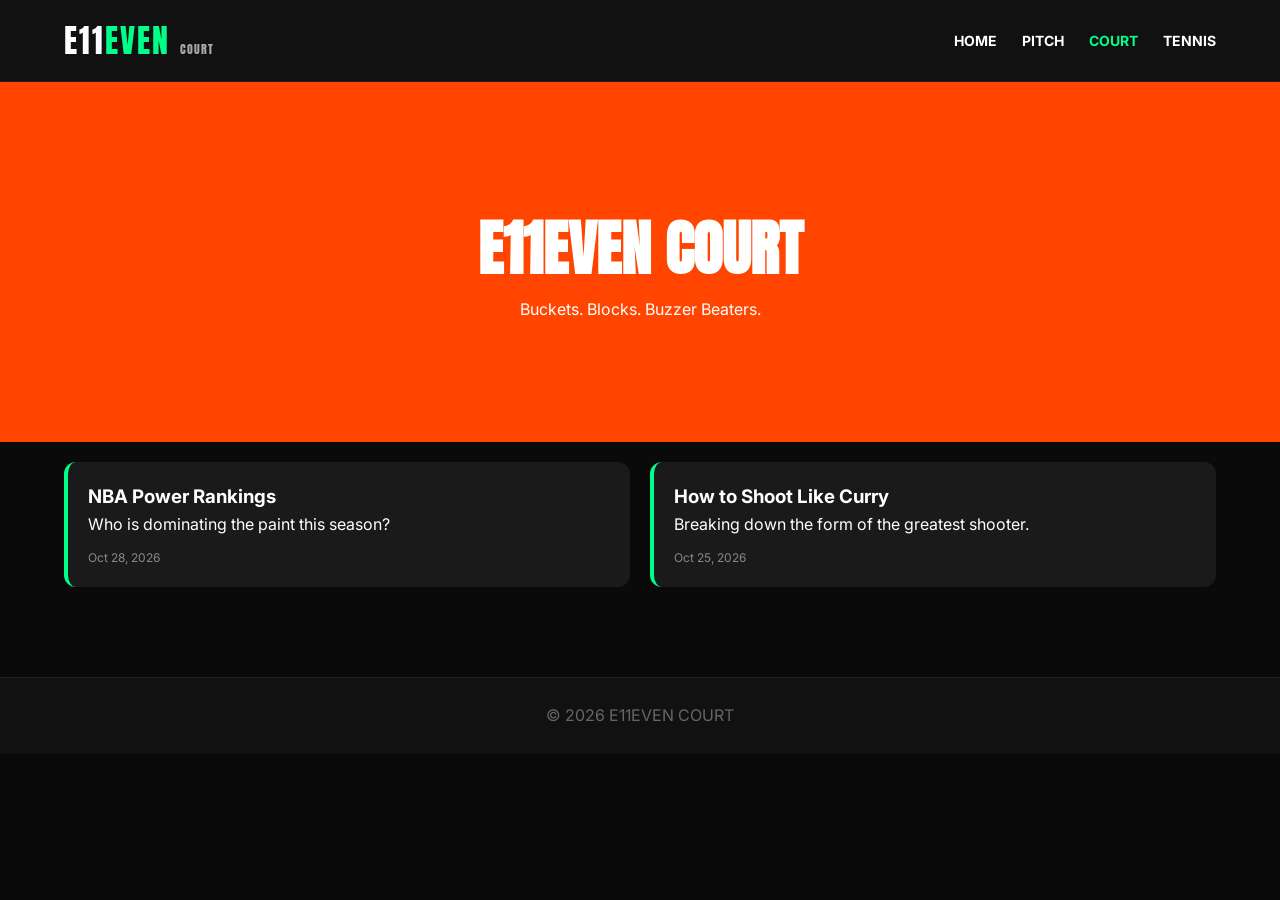
==== court.html @ 5005201e "E11EVEN initial website with news and bordered images" ====
<!DOCTYPE html>
<html lang="en">
<head>
    <meta charset="UTF-8">
    <meta name="viewport" content="width=device-width, initial-scale=1.0">
    <title>E11EVEN COURT - Basketball</title>
    <link rel="stylesheet" href="even.css">
</head>
<body>
    <nav class="navbar">
        <div class="logo">E11<span>EVEN</span> <small>COURT</small></div>
        <ul class="nav-links" id="navLinks">
            <li><a href="index.html">HOME</a></li>
            <li><a href="pitch.html">PITCH</a></li>
            <li><a href="court.html" class="active">COURT</a></li>
            <li><a href="tennis.html">TENNIS</a></li>
        </ul>
        <div class="hamburger" id="hamburger">☰</div>
    </nav>
    <div class="page-header basketball-bg"><h1>E11EVEN COURT</h1><p>Buckets. Blocks. Buzzer Beaters.</p></div>
    <section class="blog-grid">
        <article class="post"><h3>NBA Power Rankings</h3><p>Who is dominating the paint this season?</p><span>Oct 28, 2026</span></article>
        <article class="post"><h3>How to Shoot Like Curry</h3><p>Breaking down the form of the greatest shooter.</p><span>Oct 25, 2026</span></article>
    </section>
    <footer><p>&copy; 2026 E11EVEN COURT</p></footer>
    <script src="script.js"></script>
</body>
</html>
---- even.css ----
@import url('https://fonts.googleapis.com/css2?family=Anton&family=Inter:wght@400;700&display=swap');
* { margin:0; padding:0; box-sizing:border-box; }
body { font-family:'Inter', sans-serif; background:#0a0a0a; color:#fff; line-height:1.6; }

.navbar { display:flex; justify-content:space-between; align-items:center; padding:15px 5%; background:#111; position:sticky; top:0; z-index:100; border-bottom:1px solid #222; }
.logo { font-family:'Anton'; font-size:32px; letter-spacing:2px; } 
.logo span { color:#00ff88; } 
.logo small{ font-size:12px; color:#aaa; letter-spacing:1px;}
.nav-links { display:flex; list-style:none; gap:25px; }
.nav-links a { color:#fff; text-decoration:none; font-weight:700; font-size:14px; transition:0.2s; }
.nav-links a.active, .nav-links a:hover { color:#00ff88; }
.hamburger { display:none; font-size:26px; cursor:pointer; }

.hero { height:85vh; display:flex; flex-direction:column; justify-content:center; align-items:center; text-align:center; background: linear-gradient(rgba(0,0,0,0.7), rgba(0,0,0,0.7)), url('https://images.unsplash.com/photo-1574629810360-214f3774381b'); background-size:cover; background-position:center; }
.hero h1 { font-family:'Anton'; font-size:70px; }
.hero p { margin:10px 0 20px; color:#ccc; font-size:18px; }
.btn { padding:12px 25px; margin:10px; text-decoration:none; font-weight:700; border-radius:30px; display:inline-block; transition:0.3s; }
.btn-football { background:#00ff88; color:#000; } 
.btn-football:hover { transform:scale(1.05); }
.btn-basketball { border:2px solid #ff4500; color:#fff; }
.btn-basketball:hover { background:#ff4500; }

.categories { display:grid; grid-template-columns:repeat(3,1fr); gap:20px; padding:50px 5%; }
.card { height:250px; padding:20px; border-radius:15px; display:flex; flex-direction:column; justify-content:flex-end; cursor:pointer; transition:0.3s; }
.card:hover { transform:translateY(-10px); }
.card.football { background:#00ff88; color:#000; } 
.card.basketball { background:#ff4500; } 
.card.tennis { background:#fff; color:#000; }

.section-title { padding:0 5%; margin-top:20px; font-family:'Anton'; font-size:30px; border-left:5px solid #00ff88; margin-left:5%; }
.blog-grid { display:grid; grid-template-columns:repeat(auto-fit, minmax(300px,1fr)); gap:20px; padding:20px 5% 50px; }
.post { background:#1a1a1a; padding:20px; border-radius:12px; border-left:4px solid #00ff88; }
.post span { font-size:12px; color:#888; margin-top:10px; display:block; }

/* NEWS SECTION */
.news-section { padding:20px 0; }
.article-content { max-width:850px; margin:30px auto; padding:35px; background:#151515; border-radius:15px; border:1px solid #222; }
.article-content .lead { font-size:19px; font-weight:700; color:#eee; margin-bottom:20px; }
.article-content h2 { font-family:'Anton'; margin:30px 0 15px; font-size:26px; color:#00ff88; }
.article-content p { color:#bbb; margin-bottom:15px; font-size:15.5px; line-height:1.8; }
blockquote { border-left:4px solid #00ff88; padding:15px 20px; background:#1a1a1a; margin:20px 0; font-style:italic; color:#fff; border-radius:0 10px 10px 0; }
.other-news { display:grid; gap:15px; margin:20px 0; }
.other-card { background:#1e1e1e; padding:18px; border-radius:10px; border:1px solid #2a2a2a; }
.other-card h3 { font-size:16px; margin-bottom:5px; color:#fff; }
.other-card p { font-size:14px; margin:0; color:#aaa; }
.btn-read { display:inline-block; margin-top:30px; background:#00ff88; color:#000; padding:12px 25px; border-radius:30px; text-decoration:none; font-weight:700; }

/* --- ALWAYS BORDER FOR ARTICLE PICS - YOUR REQUEST --- */
.article-content img,
.main-img,
.news-img {
    width: 100%;
    height: auto;
    max-height: 450px;
    object-fit: cover;
    border: 3px solid #00ff88;
    border-radius: 12px;
    padding: 4px;
    background: #000;
    margin: 20px 0 10px 0;
    display: block;
    box-shadow: 0 0 25px rgba(0, 255, 136, 0.2);
}
.article-content figure { margin: 25px 0; }
.article-content figcaption { font-size: 12px; color: #888; text-align: center; margin-top: 8px; font-style: italic; letter-spacing: 0.5px; }

.page-header { height:40vh; display:flex; flex-direction:column; justify-content:center; align-items:center; }
.football-bg { background:#00ff88; color:#000; } .basketball-bg { background:#ff4500; } .tennis-bg { background:#fff; color:#000; }
.page-header h1 { font-family:'Anton'; font-size:60px; }

footer { text-align:center; padding:25px; background:#111; color:#666; border-top:1px solid #222; margin-top:40px; }

@media(max-width:768px){
  .nav-links { position:absolute; top:60px; left:0; width:100%; background:#111; flex-direction:column; padding:20px; display:none; }
  .nav-links.show { display:flex; }
  .hamburger { display:block; }
  .hero h1 { font-size:40px; } 
  .categories { grid-template-columns:1fr; }
  .article-content { margin:15px; padding:20px; }
}
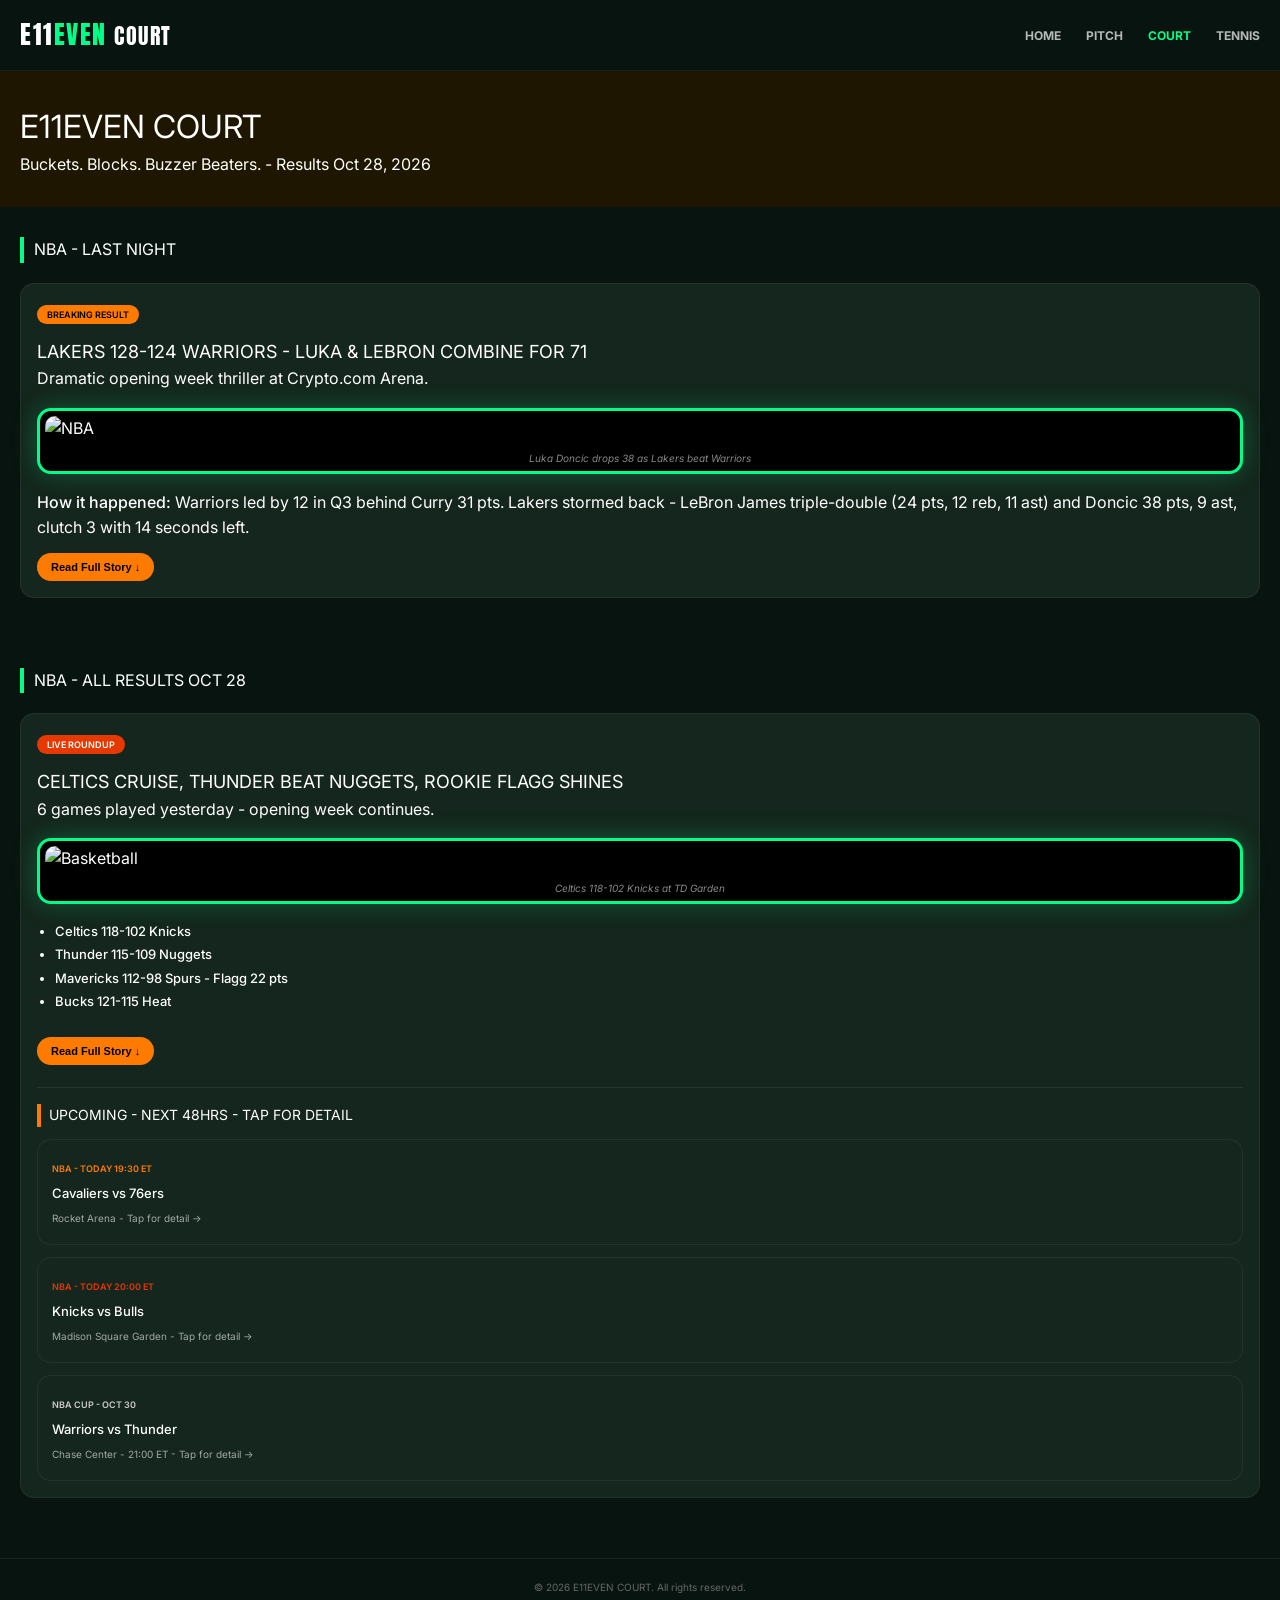
==== commit f5bfee41: "done" ====
--- a/court.html
+++ b/court.html
@@ -5,8 +5,24 @@
     <meta name="viewport" content="width=device-width, initial-scale=1.0">
     <title>E11EVEN COURT - Basketball</title>
     <link rel="stylesheet" href="even.css">
+    <style>
+        /* HIDDEN FULL STORY - shows when you click Read Full Story */
+        .full-story { display:none; margin-top:16px; border-top:1px solid rgba(255,255,255,0.08); padding-top:16px; animation: fadeIn 0.3s; }
+        .full-story.show { display:block; }
+        /* GREEN BUTTON */
+        .btn-read { background:#ff7b00; color:#000; padding:8px 14px; border-radius:20px; font-weight:600; font-size:11px; border:none; cursor:pointer; margin-top:12px; display:inline-block; }
+        /* HIDDEN MATCH DETAIL */
+        .match-detail { display:none; background:#1a1200; border:1px solid rgba(255,123,0,0.4); border-radius:12px; padding:14px; margin-top:-2px; animation: fadeIn 0.3s; }
+        .match-detail.show { display:block; }
+        /* LIGHT TEXT - font-weight 400 normal */
+        .match-detail h4, .full-story h4 { font-weight:400 !important; font-size:15px !important; font-family:Inter,sans-serif !important; letter-spacing:0.3px !important; }
+        .match-detail p, .full-story p, .article-content p { font-weight:400 !important; }
+        .section-title, .page-header h1 { font-weight:400 !important; }
+        @keyframes fadeIn { from { opacity:0; } to { opacity:1; } }
+    </style>
 </head>
 <body>
+    <!-- TOP NAV -->
     <nav class="navbar">
         <div class="logo">E11<span>EVEN</span> <small>COURT</small></div>
         <ul class="nav-links" id="navLinks">
@@ -17,12 +33,145 @@
         </ul>
         <div class="hamburger" id="hamburger">☰</div>
     </nav>
-    <div class="page-header basketball-bg"><h1>E11EVEN COURT</h1><p>Buckets. Blocks. Buzzer Beaters.</p></div>
-    <section class="blog-grid">
-        <article class="post"><h3>NBA Power Rankings</h3><p>Who is dominating the paint this season?</p><span>Oct 28, 2026</span></article>
-        <article class="post"><h3>How to Shoot Like Curry</h3><p>Breaking down the form of the greatest shooter.</p><span>Oct 25, 2026</span></article>
+
+    <!-- HEADER -->
+    <div class="page-header basketball-bg" style="padding:30px 20px; background:#1f1600;">
+        <h1 style="font-family:Inter,sans-serif; font-weight:400;">E11EVEN COURT</h1>
+        <p>Buckets. Blocks. Buzzer Beaters. - Results Oct 28, 2026</p>
+    </div>
+
+    <!-- STORY 1 - NBA BIG RESULT -->
+    <section class="news-section">
+        <h2 class="section-title" style="font-family:Inter,sans-serif; font-weight:400;">NBA - LAST NIGHT</h2>
+        <div class="article-content">
+            <span style="background:#ff7b00; color:#000; padding:4px 10px; border-radius:12px; font-size:9px; font-weight:600;">BREAKING RESULT</span>
+            <h2 style="margin-top:12px; font-family:Inter,sans-serif; font-weight:400; font-size:18px;">LAKERS 128-124 WARRIORS - LUKA & LEBRON COMBINE FOR 71</h2>
+            <p class="lead" style="font-weight:400;">Dramatic opening week thriller at Crypto.com Arena.</p>
+            <figure>
+                <img src="https://images.unsplash.com/photo-1546519638-68e109498ffc?q=80&w=900" alt="NBA" class="news-img">
+                <figcaption>Luka Doncic drops 38 as Lakers beat Warriors</figcaption>
+            </figure>
+            <p style="font-weight:400;"><strong style="font-weight:500;">How it happened:</strong> Warriors led by 12 in Q3 behind Curry 31 pts. Lakers stormed back - LeBron James triple-double (24 pts, 12 reb, 11 ast) and Doncic 38 pts, 9 ast, clutch 3 with 14 seconds left.</p>
+            <button class="btn-read" onclick="toggleStory('story1', this)">Read Full Story ↓</button>
+            <div id="story1" class="full-story">
+                <h4 style="border-left:3px solid #ff7b00; padding-left:10px; color:#ff7b00;">Lakers vs Warriors - Full Detail</h4>
+                <p>Steph Curry was on fire - 7 threes in first half, Warriors up 68-59 at half. Steve Kerr's small ball caused problems.</p>
+                <p style="margin-top:10px;">But JJ Redick adjusted - put Anthony Davis on Draymond Green, allowed AD to roam. AD had 18 pts, 15 reb, 5 blocks. Key block on Kuminga with 1:02 left.</p>
+                <p style="margin-top:10px;"><strong style="font-weight:500;">Final minute:</strong> Curry tied it 124-124 with deep 3. Luka answered with step-back 3 over Wiggins for lead. Austin Reaves sealed with 2 FTs. Lakers now 3-0 to start season.</p>
+            </div>
+        </div>
     </section>
-    <footer><p>&copy; 2026 E11EVEN COURT</p></footer>
-    <script src="script.js"></script>
+
+    <!-- STORY 2 - NBA ROUNDUP -->
+    <section class="news-section">
+        <h2 class="section-title" style="font-family:Inter,sans-serif; font-weight:400;">NBA - ALL RESULTS OCT 28</h2>
+        <div class="article-content">
+            <span style="background:#e63900; color:#fff; padding:4px 10px; border-radius:12px; font-size:9px; font-weight:600;">LIVE ROUNDUP</span>
+            <h2 style="margin-top:12px; font-family:Inter,sans-serif; font-weight:400; font-size:18px;">CELTICS CRUISE, THUNDER BEAT NUGGETS, ROOKIE FLAGG SHINES</h2>
+            <p class="lead" style="font-weight:400;">6 games played yesterday - opening week continues.</p>
+            <figure>
+                <img src="https://images.unsplash.com/photo-1519861531473-9200262188bf?q=80&w=900" alt="Basketball" class="news-img">
+                <figcaption>Celtics 118-102 Knicks at TD Garden</figcaption>
+            </figure>
+            <ul style="font-size:13px; line-height:1.8; padding-left:18px; margin:12px 0; font-weight:400;">
+                <li><strong style="font-weight:500;">Celtics 118-102 Knicks</strong></li>
+                <li><strong style="font-weight:500;">Thunder 115-109 Nuggets</strong></li>
+                <li><strong style="font-weight:500;">Mavericks 112-98 Spurs - Flagg 22 pts</strong></li>
+                <li><strong style="font-weight:500;">Bucks 121-115 Heat</strong></li>
+            </ul>
+            <button class="btn-read" onclick="toggleStory('story2', this)">Read Full Story ↓</button>
+            
+            <div id="story2" class="full-story">
+                <h4 style="border-left:3px solid #e63900; padding-left:10px; color:#e63900;">Roundup Full Detail - All Games</h4>
+
+                <div style="margin-top:16px; border-left:2px solid #007a33; padding-left:12px;">
+                    <p style="font-size:13px; font-weight:500; color:#007a33;">CELTICS 118-102 KNICKS - TD Garden</p>
+                    <p style="font-size:12px; margin-top:6px; line-height:1.7;">Jayson Tatum with 32 pts, 8 reb, Jaylen Brown 26 pts. Celtics shot 18/38 from 3. Knicks: Jalen Brunson 29 pts but 6 turnovers. Karl-Anthony Towns struggled vs Porzingis - only 12 pts, 2/9 from 3.</p>
+                    <p style="font-size:12px; margin-top:6px; line-height:1.7;"><strong style="font-weight:500;">Defense:</strong> Celtics held Knicks to 38% FG in second half. Mazzulla's switch defense locked Brunson late.</p>
+                </div>
+
+                <div style="margin-top:16px; border-left:2px solid #007dc3; padding-left:12px;">
+                    <p style="font-size:13px; font-weight:500; color:#007dc3;">THUNDER 115-109 NUGGETS - Paycom Center</p>
+                    <p style="font-size:12px; margin-top:6px; line-height:1.7;">MVP battle: SGA 35 pts, 7 ast vs Jokic 28 pts, 14 reb, 12 ast triple-double. Thunder's youth won it.</p>
+                    <p style="font-size:12px; margin-top:6px; line-height:1.7;">Chet Holmgren with 22 pts, 11 reb, 4 blocks - outplayed Jokic late. Jalen Williams clutch mid-range with 45 seconds left for 111-109 lead. Nuggets missed last 5 shots.</p>
+                </div>
+
+                <div style="margin-top:16px; border-left:2px solid #00538c; padding-left:12px;">
+                    <p style="font-size:13px; font-weight:500; color:#00538c;">MAVERICKS 112-98 SPURS - Rookie Flagg debut</p>
+                    <p style="font-size:12px; margin-top:6px; line-height:1.7;">No.1 pick Cooper Flagg shines in Dallas - 22 pts, 9 reb, 3 blocks in 31 mins. Kyrie Irving added 24 pts.</p>
+                    <p style="font-size:12px; margin-top:6px; line-height:1.7;">Spurs: Victor Wembanyama 26 pts, 12 reb, 5 blocks but 7 turnovers vs Flagg's defense. Chris Paul vs Kidd coaching battle - Kidd wins.</p>
+                    <p style="font-size:12px; margin-top:6px; line-height:1.7;"><strong style="font-weight:500;">Highlight:</strong> Flagg dunk over Wemby in Q3 went viral.</p>
+                </div>
+
+                <div style="margin-top:16px; border-left:2px solid #00471b; padding-left:12px;">
+                    <p style="font-size:13px; font-weight:500; color:#00471b;">BUCKS 121-115 HEAT - Fiserv Forum</p>
+                    <p style="font-size:12px; margin-top:6px; line-height:1.7;">Giannis 34 pts, 16 reb, 6 ast, Damian Lillard 28 pts with 6 threes. Bucks come back from 15 down in Q2.</p>
+                    <p style="font-size:12px; margin-top:6px; line-height:1.7;">Heat: Jimmy Butler 23 pts, Bam Adebayo 19 pts, 12 reb. Tyler Herro missed potential tying 3 with 18 seconds. Doc Rivers gets 2nd win of season.</p>
+                </div>
+            </div>
+
+            <!-- UPCOMING -->
+            <div style="margin-top:22px; border-top:1px solid rgba(255,255,255,0.08); padding-top:16px;">
+                <h3 style="font-family:Inter,sans-serif; font-size:14px; font-weight:400; margin-bottom:12px; border-left:4px solid #ff7b00; padding-left:8px;">UPCOMING - NEXT 48HRS - TAP FOR DETAIL</h3>
+                <div style="display:grid; gap:12px;">
+                    
+                    <div class="match-card" onclick="toggleMatch('match1')" style="cursor:pointer;">
+                        <div><span style="font-size:9px; color:#ff7b00; font-weight:600;">NBA - TODAY 19:30 ET</span>
+                            <div style="font-weight:500; font-size:13px; margin-top:4px; font-family:Inter,sans-serif;">Cavaliers vs 76ers</div><span style="font-size:10px; opacity:0.6;">Rocket Arena - Tap for detail →</span></div>
+                    </div>
+                    <div id="match1" class="match-detail">
+                        <h4 style="color:#ff7b00; border-left:3px solid #ff7b00; padding-left:10px;">Cavaliers vs 76ers - Match Detail</h4>
+                        <p style="font-size:12px; margin-top:8px; line-height:1.7;"><strong style="font-weight:500;">Tipoff:</strong> Tonight 19:30 ET - Cleveland</p>
+                        <p style="font-size:12px; margin-top:8px; line-height:1.7;"><strong style="font-weight:500;">Team News:</strong> Cavs: Donovan Mitchell, Evan Mobley, Darius Garland all fit. 76ers: Embiid game-time decision (knee), Maxey and Paul George start.</p>
+                        <p style="font-size:12px; margin-top:8px; line-height:1.7;"><strong style="font-weight:500;">Form:</strong> Cavs 2-0, best defense in East. Sixers 1-2 after Embiid missed 2 games.</p>
+                        <p style="font-size:12px; margin-top:8px; line-height:1.7;"><strong style="font-weight:500;">Prediction:</strong> Cavaliers 112-104 76ers</p>
+                    </div>
+
+                    <div class="match-card" onclick="toggleMatch('match2')" style="cursor:pointer;">
+                        <div><span style="font-size:9px; color:#e63900; font-weight:600;">NBA - TODAY 20:00 ET</span><div style="font-weight:500; font-size:13px; margin-top:4px; font-family:Inter,sans-serif;">Knicks vs Bulls</div><span style="font-size:10px; opacity:0.6;">Madison Square Garden - Tap for detail →</span></div>
+                    </div>
+                    <div id="match2" class="match-detail" style="background:#120a00; border-color:#ff4d00;">
+                        <h4 style="color:#ff9f1c; border-left:3px solid #ff4d00; padding-left:10px;">Knicks vs Bulls - Match Detail</h4>
+                        <p style="font-size:12px; margin-top:8px; line-height:1.7;"><strong style="font-weight:500;">Tipoff:</strong> 20:00 ET - MSG</p>
+                        <p style="font-size:12px; margin-top:8px; line-height:1.7;"><strong style="font-weight:500;">Team News:</strong> Knicks: Brunson, Bridges, Anunoby, KAT all start - need bounce back after Celtics loss. Bulls: Zach LaVine, DeRozan returns to MSG, Vucevic vs Towns battle.</p>
+                        <p style="font-size:12px; margin-top:8px; line-height:1.7;"><strong style="font-weight:500;">Stakes:</strong> Knicks 0-2 at home start - Thibodeau under pressure.</p>
+                        <p style="font-size:12px; margin-top:8px; line-height:1.7;"><strong style="font-weight:500;">Prediction:</strong> Knicks 115-108 Bulls</p>
+                    </div>
+
+                    <div class="match-card" onclick="toggleMatch('match3')" style="cursor:pointer;">
+                        <div><span style="font-size:9px; color:#ccc; font-weight:600;">NBA CUP - OCT 30</span><div style="font-weight:500; font-size:13px; margin-top:4px; font-family:Inter,sans-serif;">Warriors vs Thunder</div><span style="font-size:10px; opacity:0.6;">Chase Center - 21:00 ET - Tap for detail →</span></div>
+                    </div>
+                    <div id="match3" class="match-detail" style="background:#0a0a1a; border-color:#ffc800;">
+                        <h4 style="color:#ffc800; border-left:3px solid #ffc800; padding-left:10px;">WARRIORS VS THUNDER - NBA CUP DETAIL</h4>
+                        <p style="font-size:12px; margin-top:8px; line-height:1.7;"><strong style="font-weight:500;">Tipoff:</strong> Oct 30, 21:00 ET - Chase Center - Emirates NBA Cup Group Play</p>
+                        <p style="font-size:12px; margin-top:8px; line-height:1.7;"><strong style="font-weight:500;">Form:</strong> Warriors lost to Lakers last night. Thunder beat Nuggets - SGA MVP form.</p>
+                        <p style="font-size:12px; margin-top:8px; line-height:1.7;"><strong style="font-weight:500;">Team News:</strong> Warriors: Curry, Green, Kuminga expected. Thunder: SGA, Holmgren, Jalen Williams - best young core.</p>
+                        <p style="font-size:12px; margin-top:8px; line-height:1.7;"><strong style="font-weight:500;">Prize:</strong> Winner gets advantage in NBA Cup Group C - Vegas final in December.</p>
+                    </div>
+
+                </div>
+            </div>
+        </div>
+    </section>
+
+    <footer><p>&copy; 2026 E11EVEN COURT. All rights reserved.</p></footer>
+
+    <script>
+        const hamburger = document.getElementById('hamburger');
+        const navLinks = document.getElementById('navLinks');
+        hamburger.addEventListener('click', () => navLinks.classList.toggle('show'));
+        function toggleStory(id, btn){
+            const el = document.getElementById(id);
+            el.classList.toggle('show');
+            btn.textContent = el.classList.contains('show') ? 'Hide Full Story ↑' : 'Read Full Story ↓';
+            if(el.classList.contains('show')) el.scrollIntoView({behavior:'smooth', block:'start'});
+        }
+        function toggleMatch(id){
+            const el = document.getElementById(id);
+            document.querySelectorAll('.match-detail').forEach(m => { if(m.id !== id) m.classList.remove('show'); });
+            el.classList.toggle('show');
+            if(el.classList.contains('show')) el.scrollIntoView({behavior:'smooth', block:'center'});
+        }
+    </script>
 </body>
 </html>
--- a/even.css
+++ b/even.css
@@ -1,80 +1,106 @@
-@import url('https://fonts.googleapis.com/css2?family=Anton&family=Inter:wght@400;700&display=swap');
+@import url('https://fonts.googleapis.com/css2?family=Anton&family=Inter:wght@400;700;900&display=swap');
 * { margin:0; padding:0; box-sizing:border-box; }
-body { font-family:'Inter', sans-serif; background:#0a0a0a; color:#fff; line-height:1.6; }
+html, body { overflow-x:hidden; width:100%; }
+body { font-family:'Inter', sans-serif; background:#08140f; color:#fff; line-height:1.6; }
 
-.navbar { display:flex; justify-content:space-between; align-items:center; padding:15px 5%; background:#111; position:sticky; top:0; z-index:100; border-bottom:1px solid #222; }
-.logo { font-family:'Anton'; font-size:32px; letter-spacing:2px; } 
+.navbar { display:flex; justify-content:space-between; align-items:center; padding:14px 20px; background:#08140f; position:sticky; top:0; z-index:100; border-bottom:1px solid rgba(255,255,255,0.06); }
+.logo { font-family:'Anton'; font-size:26px; letter-spacing:1.5px; } 
 .logo span { color:#00ff88; } 
-.logo small{ font-size:12px; color:#aaa; letter-spacing:1px;}
 .nav-links { display:flex; list-style:none; gap:25px; }
-.nav-links a { color:#fff; text-decoration:none; font-weight:700; font-size:14px; transition:0.2s; }
-.nav-links a.active, .nav-links a:hover { color:#00ff88; }
+.nav-links a { color:#fff; text-decoration:none; font-weight:700; font-size:12px; opacity:0.7; transition:0.2s; }
+.nav-links a.active, .nav-links a:hover { color:#00ff88; opacity:1; }
 .hamburger { display:none; font-size:26px; cursor:pointer; }
 
-.hero { height:85vh; display:flex; flex-direction:column; justify-content:center; align-items:center; text-align:center; background: linear-gradient(rgba(0,0,0,0.7), rgba(0,0,0,0.7)), url('https://images.unsplash.com/photo-1574629810360-214f3774381b'); background-size:cover; background-position:center; }
-.hero h1 { font-family:'Anton'; font-size:70px; }
-.hero p { margin:10px 0 20px; color:#ccc; font-size:18px; }
-.btn { padding:12px 25px; margin:10px; text-decoration:none; font-weight:700; border-radius:30px; display:inline-block; transition:0.3s; }
-.btn-football { background:#00ff88; color:#000; } 
-.btn-football:hover { transform:scale(1.05); }
-.btn-basketball { border:2px solid #ff4500; color:#fff; }
-.btn-basketball:hover { background:#ff4500; }
+.hero { position:relative; height:62vh; display:flex; flex-direction:column; justify-content:flex-end; align-items:flex-start; text-align:left; background: url('https://images.unsplash.com/photo-1489944440615-453fc2b6a9a9?q=80&w=1200') center/cover no-repeat; border-radius:0 0 22px 22px; overflow:hidden; }
+.hero::after { content:''; position:absolute; inset:0; background: linear-gradient(to top, #08140f 10%, rgba(8,20,15,0.2) 70%); }
+.hero h1 { position:relative; z-index:2; font-family:'Anton'; font-size:38px; line-height:0.95; margin-left:20px; text-transform:uppercase; }
+.hero p { position:relative; z-index:2; margin:8px 0 14px 20px; color:#ccc; font-size:12px; opacity:0.8; }
+.hero-btns { position:relative; z-index:2; margin-left:20px; margin-bottom:22px; display:flex; gap:10px; }
+.btn { padding:9px 18px; text-decoration:none; font-weight:800; border-radius:20px; display:inline-block; font-size:12px; }
+.btn-football { background:#c6ff00; color:#000; } 
+.btn-basketball { border:1px solid rgba(255,255,255,0.2); background:rgba(255,255,255,0.12); color:#fff; }
+.hero::before { content:'THE HOME OF SPORT'; position:absolute; bottom:135px; left:20px; z-index:2; color:#7aff7a; font-size:10px; font-weight:800; letter-spacing:1.5px; }
 
-.categories { display:grid; grid-template-columns:repeat(3,1fr); gap:20px; padding:50px 5%; }
-.card { height:250px; padding:20px; border-radius:15px; display:flex; flex-direction:column; justify-content:flex-end; cursor:pointer; transition:0.3s; }
-.card:hover { transform:translateY(-10px); }
-.card.football { background:#00ff88; color:#000; } 
-.card.basketball { background:#ff4500; } 
-.card.tennis { background:#fff; color:#000; }
+.match-centre-section { padding:20px; }
+.section-head { display:flex; justify-content:space-between; align-items:center; margin-bottom:12px; }
+.section-head h2 { font-size:14px; font-weight:800; }
+.section-head a { font-size:10px; color:#00ff88; text-decoration:none; font-weight:700; }
+.match-card { background:#14261d; border-radius:14px; padding:14px; border:1px solid rgba(255,255,255,0.06); }
+.match-top { display:flex; justify-content:space-between; font-size:9px; opacity:0.6; margin-bottom:10px; }
+.match-top .live { color:#ff4d4d; font-weight:800; opacity:1; }
+.score-row { display:flex; justify-content:space-between; align-items:center; }
+.team { display:flex; flex-direction:column; align-items:center; gap:6px; font-size:11px; font-weight:600; }
+.team-icon { width:34px; height:34px; background:#fff; border-radius:50%; display:flex; align-items:center; justify-content:center; color:#000; font-weight:900; font-size:10px; }
+.score { font-size:22px; font-weight:900; font-family:'Anton'; }
+.score-note { font-size:8px; opacity:0.4; text-align:center; margin-top:8px; }
 
-.section-title { padding:0 5%; margin-top:20px; font-family:'Anton'; font-size:30px; border-left:5px solid #00ff88; margin-left:5%; }
-.blog-grid { display:grid; grid-template-columns:repeat(auto-fit, minmax(300px,1fr)); gap:20px; padding:20px 5% 50px; }
-.post { background:#1a1a1a; padding:20px; border-radius:12px; border-left:4px solid #00ff88; }
-.post span { font-size:12px; color:#888; margin-top:10px; display:block; }
+.categories { display:grid; grid-template-columns:1fr; gap:0; padding:0 20px; }
+.categories .card { padding:16px; border-radius:14px; cursor:pointer; margin-bottom:12px; border:1px solid rgba(255,255,255,0.06); }
+.categories .card h2 { font-size:13px; font-weight:800; }
+.categories .card p { font-size:10px; opacity:0.8; }
+.card.football { background:#d9f0e6; color:#000; border-color:#00ff88; } 
+.card.basketball { background:#ff9f1c; color:#000; } 
+.card.tennis { background:#efefef; color:#000; }
 
-/* NEWS SECTION */
-.news-section { padding:20px 0; }
-.article-content { max-width:850px; margin:30px auto; padding:35px; background:#151515; border-radius:15px; border:1px solid #222; }
-.article-content .lead { font-size:19px; font-weight:700; color:#eee; margin-bottom:20px; }
-.article-content h2 { font-family:'Anton'; margin:30px 0 15px; font-size:26px; color:#00ff88; }
-.article-content p { color:#bbb; margin-bottom:15px; font-size:15.5px; line-height:1.8; }
-blockquote { border-left:4px solid #00ff88; padding:15px 20px; background:#1a1a1a; margin:20px 0; font-style:italic; color:#fff; border-radius:0 10px 10px 0; }
-.other-news { display:grid; gap:15px; margin:20px 0; }
-.other-card { background:#1e1e1e; padding:18px; border-radius:10px; border:1px solid #2a2a2a; }
-.other-card h3 { font-size:16px; margin-bottom:5px; color:#fff; }
-.other-card p { font-size:14px; margin:0; color:#aaa; }
-.btn-read { display:inline-block; margin-top:30px; background:#00ff88; color:#000; padding:12px 25px; border-radius:30px; text-decoration:none; font-weight:700; }
+.latest { padding:0 20px; width:100%; box-sizing:border-box; }
+.blog-grid { display:grid; grid-template-columns:1fr; gap:12px; width:100%; }
+.post, .other-card { background:#14261d; padding:12px; border-radius:12px; border:1px solid rgba(255,255,255,0.06); width:100%; box-sizing:border-box; }
 
-/* --- ALWAYS BORDER FOR ARTICLE PICS - YOUR REQUEST --- */
-.article-content img,
-.main-img,
-.news-img {
-    width: 100%;
-    height: auto;
-    max-height: 450px;
-    object-fit: cover;
-    border: 3px solid #00ff88;
-    border-radius: 12px;
-    padding: 4px;
-    background: #000;
-    margin: 20px 0 10px 0;
-    display: block;
-    box-shadow: 0 0 25px rgba(0, 255, 136, 0.2);
+.latest img, .latest .latest-main-img {
+  width:100% !important;
+  max-width:100% !important;
+  height:200px !important;
+  object-fit:cover !important;
+  border-radius:14px !important;
+  border:2px solid #00ff88 !important;
+  padding:0 !important;
+  margin:12px 0 !important;
+  display:block !important;
+  box-sizing:border-box !important;
 }
-.article-content figure { margin: 25px 0; }
-.article-content figcaption { font-size: 12px; color: #888; text-align: center; margin-top: 8px; font-style: italic; letter-spacing: 0.5px; }
 
-.page-header { height:40vh; display:flex; flex-direction:column; justify-content:center; align-items:center; }
-.football-bg { background:#00ff88; color:#000; } .basketball-bg { background:#ff4500; } .tennis-bg { background:#fff; color:#000; }
-.page-header h1 { font-family:'Anton'; font-size:60px; }
+.news-section { padding:20px; width:100%; box-sizing:border-box; }
+.article-content { max-width:100%; margin:20px 0; padding:16px; background:#14261d; border-radius:14px; border:1px solid rgba(255,255,255,0.06); box-sizing:border-box; }
 
-footer { text-align:center; padding:25px; background:#111; color:#666; border-top:1px solid #222; margin-top:40px; }
+/* --- ARSENAL IMAGE FOCUS - BORDER FITS --- */
+.article-content figure {
+  width:100% !important;
+  max-width:100% !important;
+  border:3px solid #00ff88 !important;
+  border-radius:14px !important;
+  padding:5px !important;
+  background:#000 !important;
+  margin:16px 0 !important;
+  overflow:hidden !important;
+  box-sizing:border-box !important;
+  box-shadow:0 0 25px rgba(0,255,136,0.25) !important;
+}
+
+/* THIS IS THE ARSENAL IMAGE */
+.article-content figure img,
+.news-img,
+img[src*="arsenal"] {
+  width:100% !important;
+  max-width:100% !important;
+  height:auto !important;
+  max-height:520px !important;
+  display:block !important;
+  border:none !important;
+  border-radius:10px !important;
+  margin:0 !important;
+  padding:0 !important;
+  object-fit:cover !important;
+  object-position:center top !important;
+}
+
+.article-content figcaption { font-size:10px; color:#888; text-align:center; margin-top:8px; font-style:italic; }
+
+.section-title { padding:0; margin-top:10px; font-family:'Anton'; font-size:16px; border-left:4px solid #00ff88; padding-left:10px; }
+footer { text-align:center; padding:20px; background:#08140f; color:#666; border-top:1px solid rgba(255,255,255,0.06); margin-top:20px; font-size:10px; }
 
 @media(max-width:768px){
   .nav-links { position:absolute; top:60px; left:0; width:100%; background:#111; flex-direction:column; padding:20px; display:none; }
   .nav-links.show { display:flex; }
   .hamburger { display:block; }
-  .hero h1 { font-size:40px; } 
-  .categories { grid-template-columns:1fr; }
-  .article-content { margin:15px; padding:20px; }
+  .hero h1 { font-size:32px; } 
 }
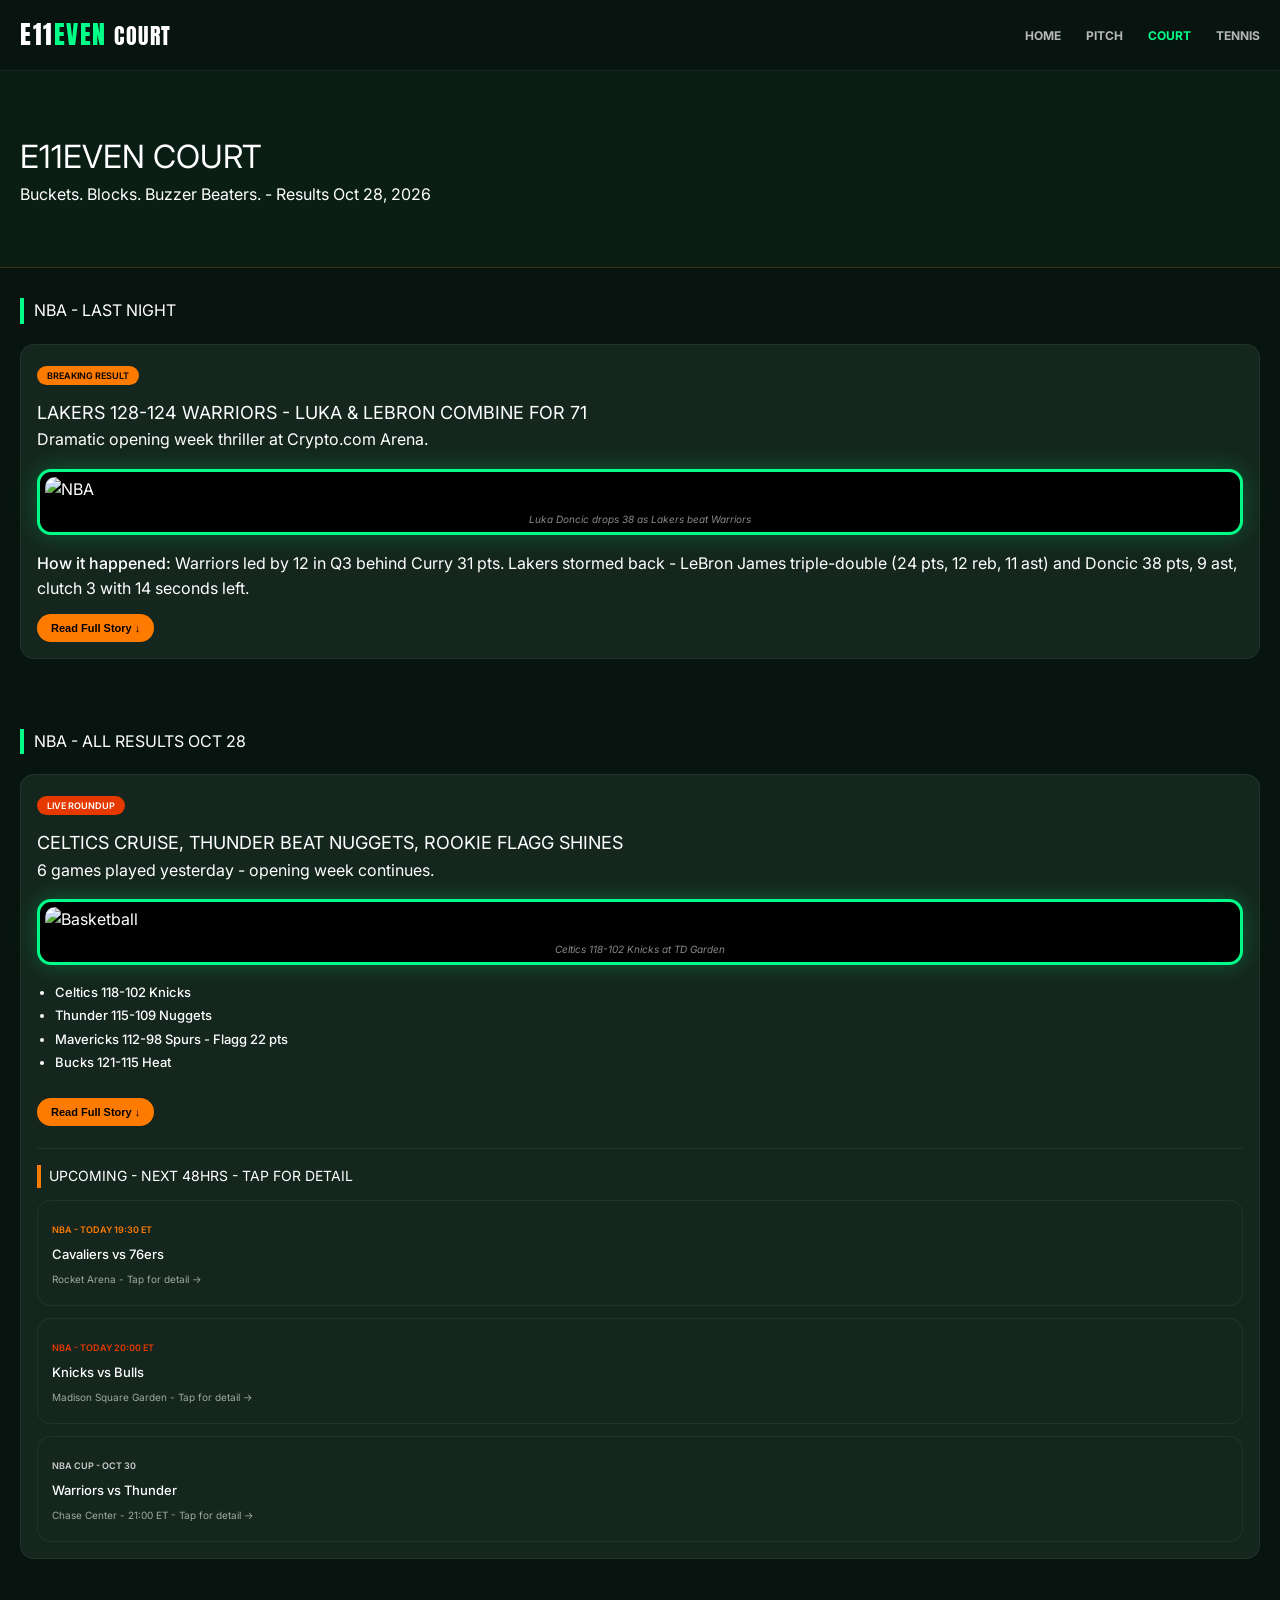
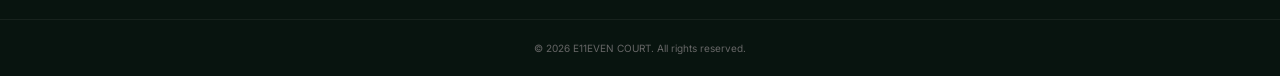
==== commit 90bc82d6: "done" ====
--- a/court.html
+++ b/court.html
@@ -6,15 +6,11 @@
     <title>E11EVEN COURT - Basketball</title>
     <link rel="stylesheet" href="even.css">
     <style>
-        /* HIDDEN FULL STORY - shows when you click Read Full Story */
         .full-story { display:none; margin-top:16px; border-top:1px solid rgba(255,255,255,0.08); padding-top:16px; animation: fadeIn 0.3s; }
         .full-story.show { display:block; }
-        /* GREEN BUTTON */
         .btn-read { background:#ff7b00; color:#000; padding:8px 14px; border-radius:20px; font-weight:600; font-size:11px; border:none; cursor:pointer; margin-top:12px; display:inline-block; }
-        /* HIDDEN MATCH DETAIL */
         .match-detail { display:none; background:#1a1200; border:1px solid rgba(255,123,0,0.4); border-radius:12px; padding:14px; margin-top:-2px; animation: fadeIn 0.3s; }
         .match-detail.show { display:block; }
-        /* LIGHT TEXT - font-weight 400 normal */
         .match-detail h4, .full-story h4 { font-weight:400 !important; font-size:15px !important; font-family:Inter,sans-serif !important; letter-spacing:0.3px !important; }
         .match-detail p, .full-story p, .article-content p { font-weight:400 !important; }
         .section-title, .page-header h1 { font-weight:400 !important; }
@@ -22,9 +18,11 @@
     </style>
 </head>
 <body>
-    <!-- TOP NAV -->
+    <!-- TOP NAV - LOGO NOW CLICKABLE -->
     <nav class="navbar">
-        <div class="logo">E11<span>EVEN</span> <small>COURT</small></div>
+        <a href="index.html" style="text-decoration:none; color:inherit;">
+            <div class="logo">E11<span>EVEN</span> <small>COURT</small></div>
+        </a>
         <ul class="nav-links" id="navLinks">
             <li><a href="index.html">HOME</a></li>
             <li><a href="pitch.html">PITCH</a></li>
@@ -34,10 +32,10 @@
         <div class="hamburger" id="hamburger">☰</div>
     </nav>
 
-    <!-- HEADER -->
-    <div class="page-header basketball-bg" style="padding:30px 20px; background:#1f1600;">
-        <h1 style="font-family:Inter,sans-serif; font-weight:400;">E11EVEN COURT</h1>
-        <p>Buckets. Blocks. Buzzer Beaters. - Results Oct 28, 2026</p>
+    <!-- HEADER - NOW BASKETBALL COURT IMAGE, NO BROWN -->
+    <div class="page-header basketball-bg" style="padding:60px 20px; background: linear-gradient(rgba(10,31,21,0.82), rgba(10,31,21,0.92)), url('https://images.unsplash.com/photo-1546519638-68e109498ffc?q=80&w=1200'); background-size:cover; background-position:center; border-bottom:1px solid rgba(255,123,0,0.2);">
+        <h1 style="font-family:Inter,sans-serif; font-weight:400; position:relative; z-index:2;">E11EVEN COURT</h1>
+        <p style="position:relative; z-index:2;">Buckets. Blocks. Buzzer Beaters. - Results Oct 28, 2026</p>
     </div>
 
     <!-- STORY 1 - NBA BIG RESULT -->
@@ -83,38 +81,29 @@
             
             <div id="story2" class="full-story">
                 <h4 style="border-left:3px solid #e63900; padding-left:10px; color:#e63900;">Roundup Full Detail - All Games</h4>
-
                 <div style="margin-top:16px; border-left:2px solid #007a33; padding-left:12px;">
                     <p style="font-size:13px; font-weight:500; color:#007a33;">CELTICS 118-102 KNICKS - TD Garden</p>
                     <p style="font-size:12px; margin-top:6px; line-height:1.7;">Jayson Tatum with 32 pts, 8 reb, Jaylen Brown 26 pts. Celtics shot 18/38 from 3. Knicks: Jalen Brunson 29 pts but 6 turnovers. Karl-Anthony Towns struggled vs Porzingis - only 12 pts, 2/9 from 3.</p>
-                    <p style="font-size:12px; margin-top:6px; line-height:1.7;"><strong style="font-weight:500;">Defense:</strong> Celtics held Knicks to 38% FG in second half. Mazzulla's switch defense locked Brunson late.</p>
+                    <p style="font-size:12px; margin-top:6px; line-height:1.7;"><strong style="font-weight:500;">Defense:</strong> Celtics held Knicks to 38% FG in second half.</p>
                 </div>
-
                 <div style="margin-top:16px; border-left:2px solid #007dc3; padding-left:12px;">
                     <p style="font-size:13px; font-weight:500; color:#007dc3;">THUNDER 115-109 NUGGETS - Paycom Center</p>
-                    <p style="font-size:12px; margin-top:6px; line-height:1.7;">MVP battle: SGA 35 pts, 7 ast vs Jokic 28 pts, 14 reb, 12 ast triple-double. Thunder's youth won it.</p>
-                    <p style="font-size:12px; margin-top:6px; line-height:1.7;">Chet Holmgren with 22 pts, 11 reb, 4 blocks - outplayed Jokic late. Jalen Williams clutch mid-range with 45 seconds left for 111-109 lead. Nuggets missed last 5 shots.</p>
+                    <p style="font-size:12px; margin-top:6px; line-height:1.7;">MVP battle: SGA 35 pts, 7 ast vs Jokic 28 pts, 14 reb, 12 ast triple-double. Chet Holmgren 22 pts, 11 reb, 4 blocks.</p>
                 </div>
-
                 <div style="margin-top:16px; border-left:2px solid #00538c; padding-left:12px;">
                     <p style="font-size:13px; font-weight:500; color:#00538c;">MAVERICKS 112-98 SPURS - Rookie Flagg debut</p>
-                    <p style="font-size:12px; margin-top:6px; line-height:1.7;">No.1 pick Cooper Flagg shines in Dallas - 22 pts, 9 reb, 3 blocks in 31 mins. Kyrie Irving added 24 pts.</p>
-                    <p style="font-size:12px; margin-top:6px; line-height:1.7;">Spurs: Victor Wembanyama 26 pts, 12 reb, 5 blocks but 7 turnovers vs Flagg's defense. Chris Paul vs Kidd coaching battle - Kidd wins.</p>
+                    <p style="font-size:12px; margin-top:6px; line-height:1.7;">No.1 pick Cooper Flagg shines - 22 pts, 9 reb, 3 blocks. Kyrie 24 pts. Wembanyama 26 pts, 12 reb, 5 blocks.</p>
                     <p style="font-size:12px; margin-top:6px; line-height:1.7;"><strong style="font-weight:500;">Highlight:</strong> Flagg dunk over Wemby in Q3 went viral.</p>
                 </div>
-
                 <div style="margin-top:16px; border-left:2px solid #00471b; padding-left:12px;">
                     <p style="font-size:13px; font-weight:500; color:#00471b;">BUCKS 121-115 HEAT - Fiserv Forum</p>
-                    <p style="font-size:12px; margin-top:6px; line-height:1.7;">Giannis 34 pts, 16 reb, 6 ast, Damian Lillard 28 pts with 6 threes. Bucks come back from 15 down in Q2.</p>
-                    <p style="font-size:12px; margin-top:6px; line-height:1.7;">Heat: Jimmy Butler 23 pts, Bam Adebayo 19 pts, 12 reb. Tyler Herro missed potential tying 3 with 18 seconds. Doc Rivers gets 2nd win of season.</p>
+                    <p style="font-size:12px; margin-top:6px; line-height:1.7;">Giannis 34 pts, 16 reb, 6 ast, Lillard 28 pts with 6 threes. Bucks come back from 15 down.</p>
                 </div>
             </div>
 
-            <!-- UPCOMING -->
             <div style="margin-top:22px; border-top:1px solid rgba(255,255,255,0.08); padding-top:16px;">
                 <h3 style="font-family:Inter,sans-serif; font-size:14px; font-weight:400; margin-bottom:12px; border-left:4px solid #ff7b00; padding-left:8px;">UPCOMING - NEXT 48HRS - TAP FOR DETAIL</h3>
                 <div style="display:grid; gap:12px;">
-                    
                     <div class="match-card" onclick="toggleMatch('match1')" style="cursor:pointer;">
                         <div><span style="font-size:9px; color:#ff7b00; font-weight:600;">NBA - TODAY 19:30 ET</span>
                             <div style="font-weight:500; font-size:13px; margin-top:4px; font-family:Inter,sans-serif;">Cavaliers vs 76ers</div><span style="font-size:10px; opacity:0.6;">Rocket Arena - Tap for detail →</span></div>
@@ -122,33 +111,27 @@
                     <div id="match1" class="match-detail">
                         <h4 style="color:#ff7b00; border-left:3px solid #ff7b00; padding-left:10px;">Cavaliers vs 76ers - Match Detail</h4>
                         <p style="font-size:12px; margin-top:8px; line-height:1.7;"><strong style="font-weight:500;">Tipoff:</strong> Tonight 19:30 ET - Cleveland</p>
-                        <p style="font-size:12px; margin-top:8px; line-height:1.7;"><strong style="font-weight:500;">Team News:</strong> Cavs: Donovan Mitchell, Evan Mobley, Darius Garland all fit. 76ers: Embiid game-time decision (knee), Maxey and Paul George start.</p>
-                        <p style="font-size:12px; margin-top:8px; line-height:1.7;"><strong style="font-weight:500;">Form:</strong> Cavs 2-0, best defense in East. Sixers 1-2 after Embiid missed 2 games.</p>
+                        <p style="font-size:12px; margin-top:8px; line-height:1.7;"><strong style="font-weight:500;">Team News:</strong> Cavs: Mitchell, Mobley, Garland fit. 76ers: Embiid game-time decision, Maxey and Paul George start.</p>
                         <p style="font-size:12px; margin-top:8px; line-height:1.7;"><strong style="font-weight:500;">Prediction:</strong> Cavaliers 112-104 76ers</p>
                     </div>
-
                     <div class="match-card" onclick="toggleMatch('match2')" style="cursor:pointer;">
                         <div><span style="font-size:9px; color:#e63900; font-weight:600;">NBA - TODAY 20:00 ET</span><div style="font-weight:500; font-size:13px; margin-top:4px; font-family:Inter,sans-serif;">Knicks vs Bulls</div><span style="font-size:10px; opacity:0.6;">Madison Square Garden - Tap for detail →</span></div>
                     </div>
                     <div id="match2" class="match-detail" style="background:#120a00; border-color:#ff4d00;">
                         <h4 style="color:#ff9f1c; border-left:3px solid #ff4d00; padding-left:10px;">Knicks vs Bulls - Match Detail</h4>
                         <p style="font-size:12px; margin-top:8px; line-height:1.7;"><strong style="font-weight:500;">Tipoff:</strong> 20:00 ET - MSG</p>
-                        <p style="font-size:12px; margin-top:8px; line-height:1.7;"><strong style="font-weight:500;">Team News:</strong> Knicks: Brunson, Bridges, Anunoby, KAT all start - need bounce back after Celtics loss. Bulls: Zach LaVine, DeRozan returns to MSG, Vucevic vs Towns battle.</p>
-                        <p style="font-size:12px; margin-top:8px; line-height:1.7;"><strong style="font-weight:500;">Stakes:</strong> Knicks 0-2 at home start - Thibodeau under pressure.</p>
+                        <p style="font-size:12px; margin-top:8px; line-height:1.7;"><strong style="font-weight:500;">Team News:</strong> Knicks: Brunson, Bridges, Anunoby, KAT all start. Bulls: LaVine, DeRozan returns.</p>
                         <p style="font-size:12px; margin-top:8px; line-height:1.7;"><strong style="font-weight:500;">Prediction:</strong> Knicks 115-108 Bulls</p>
                     </div>
-
                     <div class="match-card" onclick="toggleMatch('match3')" style="cursor:pointer;">
                         <div><span style="font-size:9px; color:#ccc; font-weight:600;">NBA CUP - OCT 30</span><div style="font-weight:500; font-size:13px; margin-top:4px; font-family:Inter,sans-serif;">Warriors vs Thunder</div><span style="font-size:10px; opacity:0.6;">Chase Center - 21:00 ET - Tap for detail →</span></div>
                     </div>
                     <div id="match3" class="match-detail" style="background:#0a0a1a; border-color:#ffc800;">
                         <h4 style="color:#ffc800; border-left:3px solid #ffc800; padding-left:10px;">WARRIORS VS THUNDER - NBA CUP DETAIL</h4>
-                        <p style="font-size:12px; margin-top:8px; line-height:1.7;"><strong style="font-weight:500;">Tipoff:</strong> Oct 30, 21:00 ET - Chase Center - Emirates NBA Cup Group Play</p>
-                        <p style="font-size:12px; margin-top:8px; line-height:1.7;"><strong style="font-weight:500;">Form:</strong> Warriors lost to Lakers last night. Thunder beat Nuggets - SGA MVP form.</p>
-                        <p style="font-size:12px; margin-top:8px; line-height:1.7;"><strong style="font-weight:500;">Team News:</strong> Warriors: Curry, Green, Kuminga expected. Thunder: SGA, Holmgren, Jalen Williams - best young core.</p>
-                        <p style="font-size:12px; margin-top:8px; line-height:1.7;"><strong style="font-weight:500;">Prize:</strong> Winner gets advantage in NBA Cup Group C - Vegas final in December.</p>
+                        <p style="font-size:12px; margin-top:8px; line-height:1.7;"><strong style="font-weight:500;">Tipoff:</strong> Oct 30, 21:00 ET - Chase Center - NBA Cup</p>
+                        <p style="font-size:12px; margin-top:8px; line-height:1.7;"><strong style="font-weight:500;">Form:</strong> Warriors lost to Lakers, Thunder beat Nuggets.</p>
+                        <p style="font-size:12px; margin-top:8px; line-height:1.7;"><strong style="font-weight:500;">Prize:</strong> Winner gets advantage in Group C - Vegas final.</p>
                     </div>
-
                 </div>
             </div>
         </div>
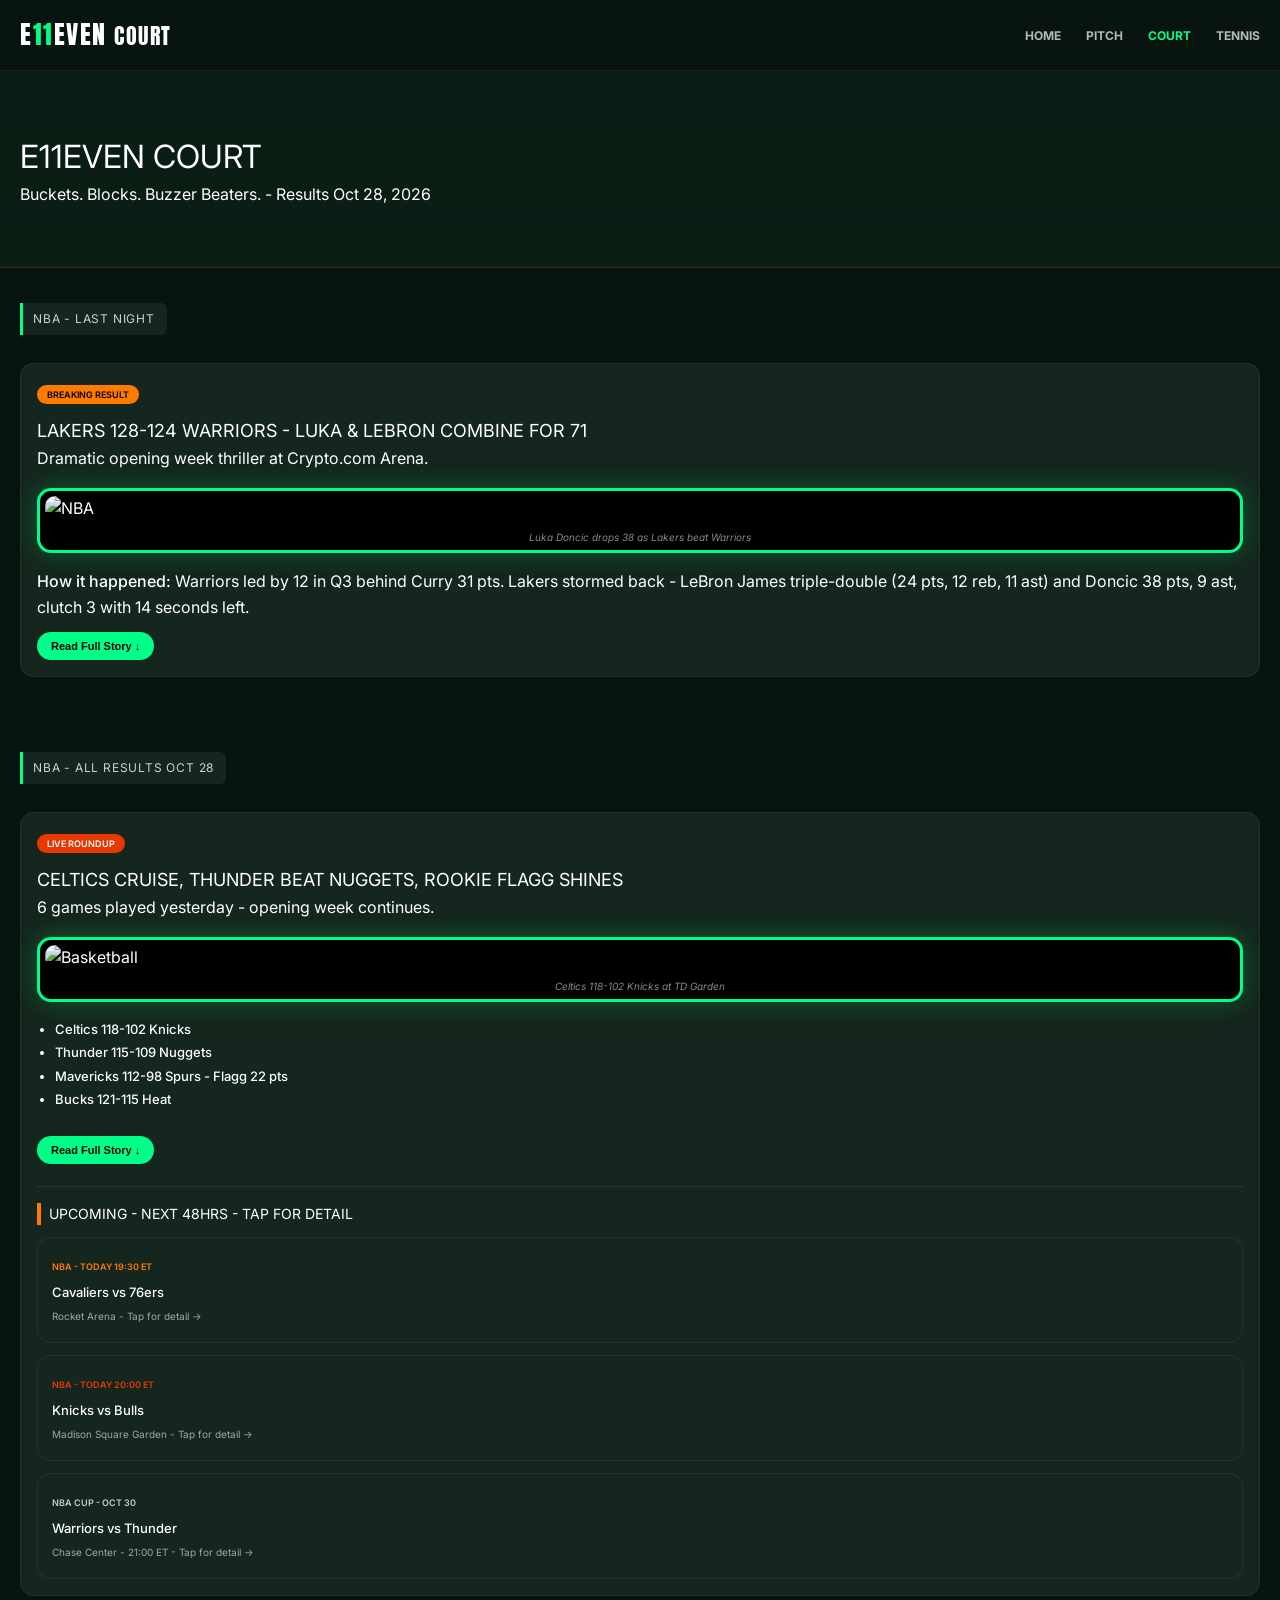
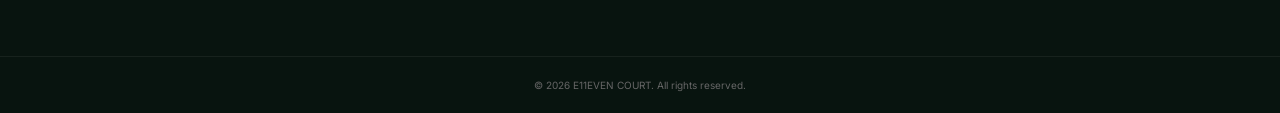
==== commit e676178d: "DONE" ====
--- a/court.html
+++ b/court.html
@@ -21,7 +21,7 @@
     <!-- TOP NAV - LOGO NOW CLICKABLE -->
     <nav class="navbar">
         <a href="index.html" style="text-decoration:none; color:inherit;">
-            <div class="logo">E11<span>EVEN</span> <small>COURT</small></div>
+            <div class="logo">E<span class="eleven">11</span>EVEN <small>COURT</small></div>
         </a>
         <ul class="nav-links" id="navLinks">
             <li><a href="index.html">HOME</a></li>
@@ -34,7 +34,7 @@
 
     <!-- HEADER - NOW BASKETBALL COURT IMAGE, NO BROWN -->
     <div class="page-header basketball-bg" style="padding:60px 20px; background: linear-gradient(rgba(10,31,21,0.82), rgba(10,31,21,0.92)), url('https://images.unsplash.com/photo-1546519638-68e109498ffc?q=80&w=1200'); background-size:cover; background-position:center; border-bottom:1px solid rgba(255,123,0,0.2);">
-        <h1 style="font-family:Inter,sans-serif; font-weight:400; position:relative; z-index:2;">E11EVEN COURT</h1>
+        <h1 style="font-family:Inter,sans-serif; font-weight:400; position:relative; z-index:2;">E<span class="eleven">11</span>EVEN COURT</h1>
         <p style="position:relative; z-index:2;">Buckets. Blocks. Buzzer Beaters. - Results Oct 28, 2026</p>
     </div>
 
--- a/even.css
+++ b/even.css
@@ -2,15 +2,13 @@
 * { margin:0; padding:0; box-sizing:border-box; }
 html, body { overflow-x:hidden; width:100%; }
 body { font-family:'Inter', sans-serif; background:#08140f; color:#fff; line-height:1.6; }
-
 .navbar { display:flex; justify-content:space-between; align-items:center; padding:14px 20px; background:#08140f; position:sticky; top:0; z-index:100; border-bottom:1px solid rgba(255,255,255,0.06); }
-.logo { font-family:'Anton'; font-size:26px; letter-spacing:1.5px; } 
-.logo span { color:#00ff88; } 
+.logo { font-family:'Anton'; font-size:26px; letter-spacing:1.5px; color:#fff; } 
+.logo .eleven { color:#00ff88; } 
 .nav-links { display:flex; list-style:none; gap:25px; }
 .nav-links a { color:#fff; text-decoration:none; font-weight:700; font-size:12px; opacity:0.7; transition:0.2s; }
 .nav-links a.active, .nav-links a:hover { color:#00ff88; opacity:1; }
 .hamburger { display:none; font-size:26px; cursor:pointer; }
-
 .hero { position:relative; height:62vh; display:flex; flex-direction:column; justify-content:flex-end; align-items:flex-start; text-align:left; background: url('https://images.unsplash.com/photo-1489944440615-453fc2b6a9a9?q=80&w=1200') center/cover no-repeat; border-radius:0 0 22px 22px; overflow:hidden; }
 .hero::after { content:''; position:absolute; inset:0; background: linear-gradient(to top, #08140f 10%, rgba(8,20,15,0.2) 70%); }
 .hero h1 { position:relative; z-index:2; font-family:'Anton'; font-size:38px; line-height:0.95; margin-left:20px; text-transform:uppercase; }
@@ -20,7 +18,6 @@
 .btn-football { background:#c6ff00; color:#000; } 
 .btn-basketball { border:1px solid rgba(255,255,255,0.2); background:rgba(255,255,255,0.12); color:#fff; }
 .hero::before { content:'THE HOME OF SPORT'; position:absolute; bottom:135px; left:20px; z-index:2; color:#7aff7a; font-size:10px; font-weight:800; letter-spacing:1.5px; }
-
 .match-centre-section { padding:20px; }
 .section-head { display:flex; justify-content:space-between; align-items:center; margin-bottom:12px; }
 .section-head h2 { font-size:14px; font-weight:800; }
@@ -33,7 +30,6 @@
 .team-icon { width:34px; height:34px; background:#fff; border-radius:50%; display:flex; align-items:center; justify-content:center; color:#000; font-weight:900; font-size:10px; }
 .score { font-size:22px; font-weight:900; font-family:'Anton'; }
 .score-note { font-size:8px; opacity:0.4; text-align:center; margin-top:8px; }
-
 .categories { display:grid; grid-template-columns:1fr; gap:0; padding:0 20px; }
 .categories .card { padding:16px; border-radius:14px; cursor:pointer; margin-bottom:12px; border:1px solid rgba(255,255,255,0.06); }
 .categories .card h2 { font-size:13px; font-weight:800; }
@@ -41,11 +37,9 @@
 .card.football { background:#d9f0e6; color:#000; border-color:#00ff88; } 
 .card.basketball { background:#ff9f1c; color:#000; } 
 .card.tennis { background:#efefef; color:#000; }
-
 .latest { padding:0 20px; width:100%; box-sizing:border-box; }
 .blog-grid { display:grid; grid-template-columns:1fr; gap:12px; width:100%; }
 .post, .other-card { background:#14261d; padding:12px; border-radius:12px; border:1px solid rgba(255,255,255,0.06); width:100%; box-sizing:border-box; }
-
 .latest img, .latest .latest-main-img {
   width:100% !important;
   max-width:100% !important;
@@ -58,11 +52,8 @@
   display:block !important;
   box-sizing:border-box !important;
 }
-
 .news-section { padding:20px; width:100%; box-sizing:border-box; }
 .article-content { max-width:100%; margin:20px 0; padding:16px; background:#14261d; border-radius:14px; border:1px solid rgba(255,255,255,0.06); box-sizing:border-box; }
-
-/* --- ARSENAL IMAGE FOCUS - BORDER FITS --- */
 .article-content figure {
   width:100% !important;
   max-width:100% !important;
@@ -75,8 +66,6 @@
   box-sizing:border-box !important;
   box-shadow:0 0 25px rgba(0,255,136,0.25) !important;
 }
-
-/* THIS IS THE ARSENAL IMAGE */
 .article-content figure img,
 .news-img,
 img[src*="arsenal"] {
@@ -92,11 +81,40 @@
   object-fit:cover !important;
   object-position:center top !important;
 }
+.article-content figcaption { font-size:10px; color:#888; text-align:center; margin-top:8px; font-style:italic; }
+.section-title {
+  font-family: 'Inter', sans-serif !important;
+  font-size: 12px !important;
+  font-weight: 700 !important;
+  color: #c8d5d0 !important;
+  background: #14261d;
+  display: inline-block;
+  padding: 6px 12px 6px 10px;
+  border-left: 3px solid #00ff88 !important;
+  border-radius: 0 6px 6px 0;
+  letter-spacing: 0.8px;
+  opacity: 1 !important;
+  text-transform: uppercase;
+  margin: 15px 0 8px 0;
+}footer { text-align:center; padding:20px; background:#08140f; color:#666; border-top:1px solid rgba(255,255,255,0.06); margin-top:20px; font-size:10px; }
 
-.article-content figcaption { font-size:10px; color:#888; text-align:center; margin-top:8px; font-style:italic; }
-
-.section-title { padding:0; margin-top:10px; font-family:'Anton'; font-size:16px; border-left:4px solid #00ff88; padding-left:10px; }
-footer { text-align:center; padding:20px; background:#08140f; color:#666; border-top:1px solid rgba(255,255,255,0.06); margin-top:20px; font-size:10px; }
+/* FIX BLUE LINK */
+a.btn-read, .btn-read {
+  color: #000 !important;
+  background: #00ff88 !important;
+  text-decoration: none !important;
+  display: inline-block;
+  padding: 8px 14px;
+  border-radius: 20px;
+  font-weight: 700;
+  font-size: 11px;
+  margin-top: 12px;
+  border: none;
+}
+a.btn-read:visited, a.btn-read:hover, a.btn-read:active {
+  color: #000 !important;
+  text-decoration: none !important;
+}
 
 @media(max-width:768px){
   .nav-links { position:absolute; top:60px; left:0; width:100%; background:#111; flex-direction:column; padding:20px; display:none; }
